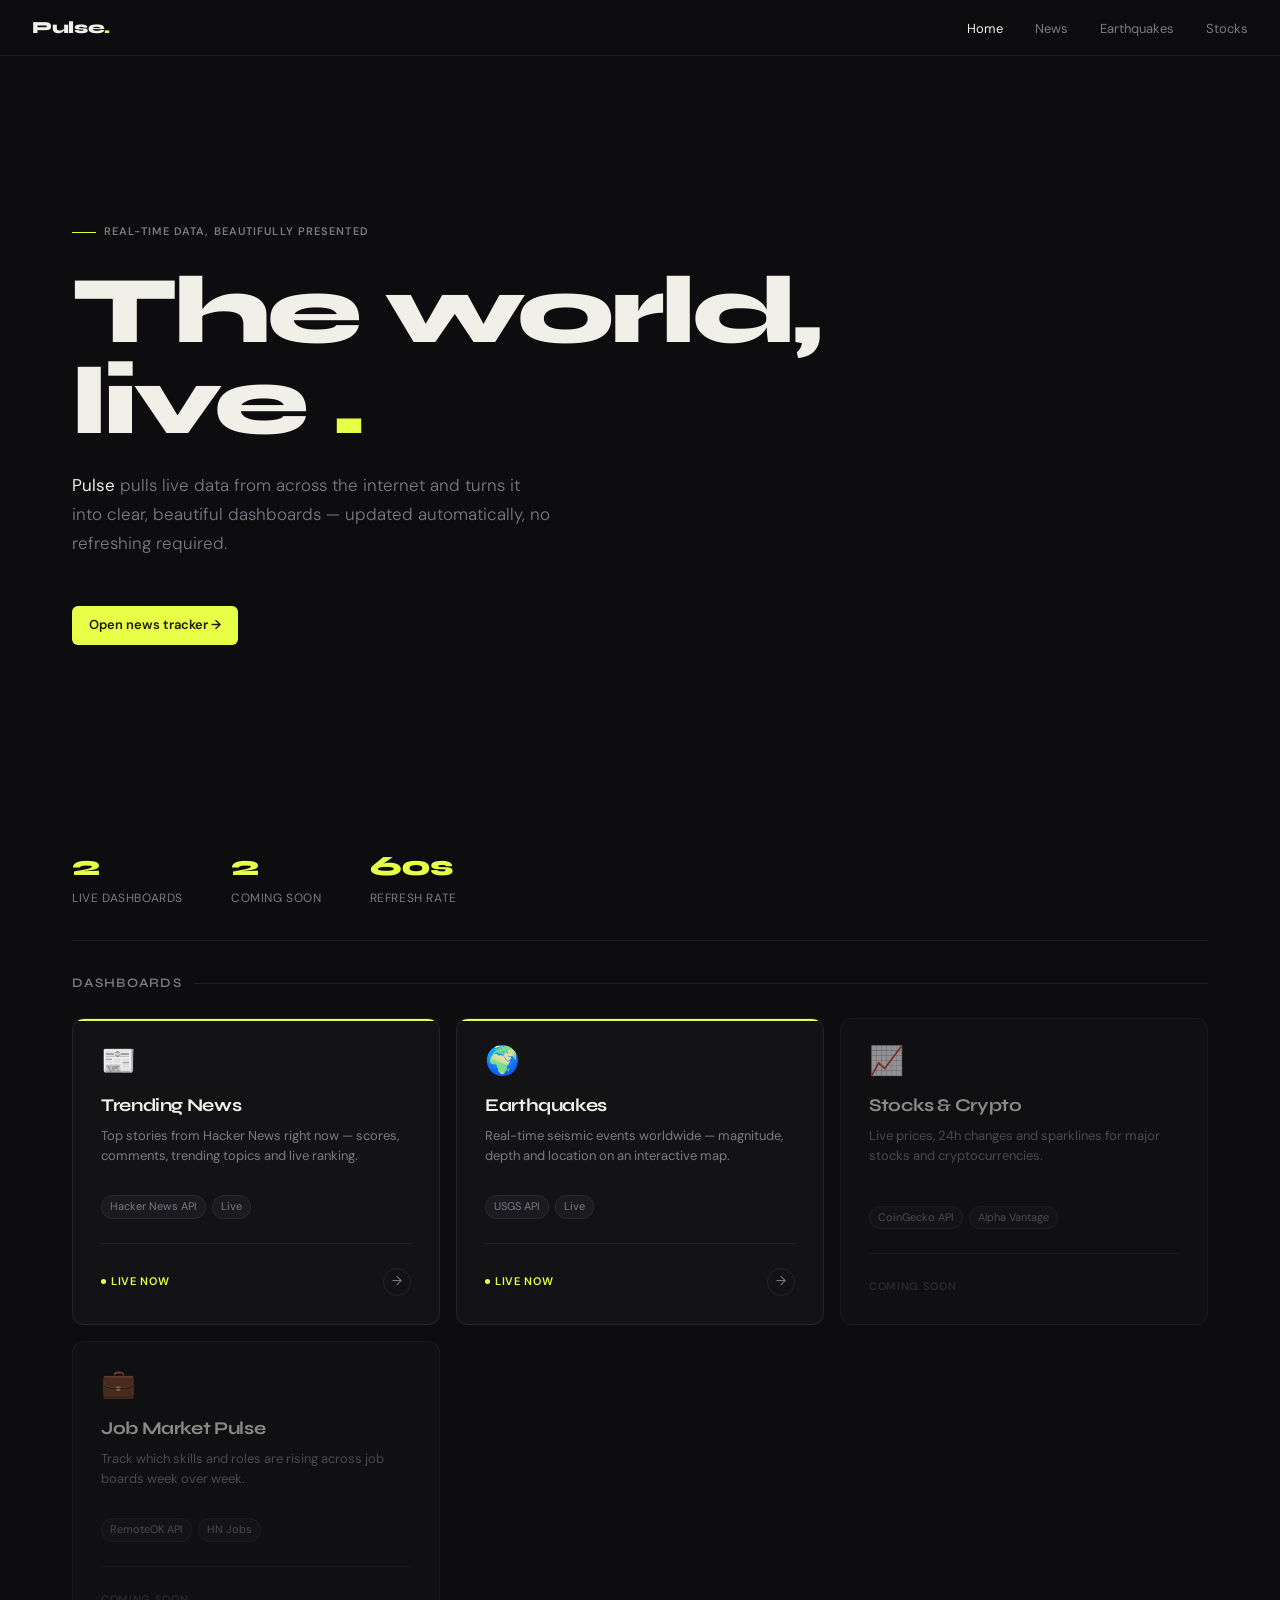
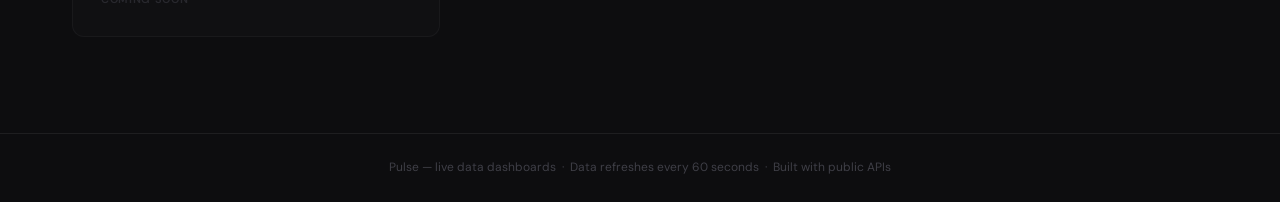
==== index.html @ 4b4fe1a8 "Initial commit — Pulse live data dashboards Landing page, working News and Earthquakes dashboards, p" ====
<!DOCTYPE html>
<html lang="en">
<head>
  <meta charset="UTF-8" />
  <meta name="viewport" content="width=device-width, initial-scale=1.0" />
  <title>Pulse — Live Data Dashboards</title>
  <link rel="stylesheet" href="style.css" />
  <style>
    .hero {
      min-height: calc(100vh - 56px);
      display: flex;
      flex-direction: column;
      justify-content: center;
      padding: 88px 2rem 4rem;
      max-width: 1200px;
      margin: 0 auto;
    }

    .hero-eyebrow {
      display: inline-flex; align-items: center; gap: 8px;
      font-size: 11px; font-weight: 600; letter-spacing: 0.1em;
      text-transform: uppercase; color: var(--text-muted);
      margin-bottom: 1.5rem;
    }

    .hero-eyebrow::before {
      content: '';
      display: block; width: 24px; height: 1px;
      background: var(--accent);
    }

    .hero-title {
      font-family: var(--font-display);
      font-size: clamp(48px, 8vw, 96px);
      font-weight: 800;
      letter-spacing: -0.04em;
      line-height: 0.95;
      margin-bottom: 1.5rem;
    }

    .hero-title .accent { color: var(--accent); }

    .hero-desc {
      font-size: 17px;
      color: var(--text-muted);
      max-width: 480px;
      line-height: 1.7;
      margin-bottom: 3rem;
      font-weight: 300;
    }

    .hero-desc em {
      color: var(--text);
      font-style: normal;
      font-weight: 400;
    }

    /* Dashboard grid */
    .dashboards-section {
      max-width: 1200px;
      margin: 0 auto;
      padding: 0 2rem 6rem;
    }

    .section-heading {
      font-family: var(--font-display);
      font-size: 13px;
      font-weight: 600;
      letter-spacing: 0.1em;
      text-transform: uppercase;
      color: var(--text-muted);
      margin-bottom: 1.5rem;
      display: flex; align-items: center; gap: 12px;
    }

    .section-heading::after {
      content: '';
      flex: 1; height: 1px;
      background: var(--border);
    }

    .dash-card {
      position: relative;
      background: var(--bg2);
      border: 1px solid var(--border);
      border-radius: var(--radius);
      padding: 1.75rem;
      display: flex; flex-direction: column;
      transition: all 0.25s;
      overflow: hidden;
      cursor: pointer;
    }

    .dash-card::before {
      content: '';
      position: absolute; top: 0; left: 0; right: 0;
      height: 2px;
      background: var(--card-accent, transparent);
      transition: opacity 0.2s;
    }

    .dash-card:hover {
      border-color: var(--border-hover);
      background: var(--bg3);
      transform: translateY(-2px);
    }

    .dash-card.live { --card-accent: var(--accent); }
    .dash-card.coming { opacity: 0.55; cursor: default; }
    .dash-card.coming:hover { transform: none; }

    .dash-card-icon {
      font-size: 28px;
      margin-bottom: 1rem;
      line-height: 1;
    }

    .dash-card-title {
      font-family: var(--font-display);
      font-size: 18px;
      font-weight: 700;
      letter-spacing: -0.02em;
      margin-bottom: 6px;
    }

    .dash-card-desc {
      font-size: 13px;
      color: var(--text-muted);
      line-height: 1.6;
      flex: 1;
      margin-bottom: 1.25rem;
    }

    .dash-card-footer {
      display: flex; align-items: center; justify-content: space-between;
    }

    .status-live {
      font-size: 11px; font-weight: 600;
      letter-spacing: 0.06em; text-transform: uppercase;
      color: var(--accent);
      display: flex; align-items: center; gap: 5px;
    }

    .status-live::before {
      content: '';
      width: 5px; height: 5px; border-radius: 50%;
      background: var(--accent);
      animation: pulse 2s infinite;
    }

    .status-coming {
      font-size: 11px; font-weight: 600;
      letter-spacing: 0.06em; text-transform: uppercase;
      color: var(--text-dim);
    }

    .arrow {
      width: 28px; height: 28px;
      border: 1px solid var(--border);
      border-radius: 50%;
      display: flex; align-items: center; justify-content: center;
      font-size: 13px; color: var(--text-muted);
      transition: all 0.2s;
    }

    .dash-card:hover .arrow {
      border-color: var(--accent);
      color: var(--accent);
    }

    .sources-row {
      display: flex; gap: 6px; flex-wrap: wrap;
      margin-top: 8px;
    }

    /* Stats bar */
    .stats-bar {
      display: flex; gap: 3rem;
      margin-bottom: 2rem;
      padding-bottom: 2rem;
      border-bottom: 1px solid var(--border);
    }

    .stats-bar-item {}
    .stats-bar-value {
      font-family: var(--font-display);
      font-size: 28px; font-weight: 800;
      letter-spacing: -0.03em;
      color: var(--accent);
    }
    .stats-bar-label {
      font-size: 12px; color: var(--text-muted);
      text-transform: uppercase; letter-spacing: 0.05em;
    }

    @media (max-width: 700px) {
      .hero { padding: 88px 1rem 3rem; }
      .dashboards-section { padding: 0 1rem 4rem; }
      .stats-bar { gap: 1.5rem; }
    }
  </style>
</head>
<body>

<nav>
  <a href="index.html" class="nav-logo">Pulse<span>.</span></a>
  <ul class="nav-links">
    <li><a href="index.html" class="active">Home</a></li>
    <li><a href="news.html">News</a></li>
    <li><a href="earthquakes.html">Earthquakes</a></li>
    <li><a href="stocks.html">Stocks</a></li>
  </ul>
</nav>

<section class="hero">
  <span class="hero-eyebrow">Real-time data, beautifully presented</span>
  <h1 class="hero-title">The world,<br>live <span class="accent">.</span></h1>
  <p class="hero-desc">
    <em>Pulse</em> pulls live data from across the internet and turns it into
    clear, beautiful dashboards — updated automatically, no refreshing required.
  </p>
  <div>
    <a href="news.html" class="btn btn-accent">Open news tracker →</a>
  </div>
</section>

<section class="dashboards-section">

  <div class="stats-bar">
    <div class="stats-bar-item">
      <div class="stats-bar-value">2</div>
      <div class="stats-bar-label">Live dashboards</div>
    </div>
    <div class="stats-bar-item">
      <div class="stats-bar-value">2</div>
      <div class="stats-bar-label">Coming soon</div>
    </div>
    <div class="stats-bar-item">
      <div class="stats-bar-value">60s</div>
      <div class="stats-bar-label">Refresh rate</div>
    </div>
  </div>

  <p class="section-heading">Dashboards</p>

  <div class="grid-auto">

    <a href="news.html" class="dash-card live">
      <div class="dash-card-icon">📰</div>
      <div class="dash-card-title">Trending News</div>
      <p class="dash-card-desc">Top stories from Hacker News right now — scores, comments, trending topics and live ranking.</p>
      <div class="sources-row">
        <span class="tag">Hacker News API</span>
        <span class="tag">Live</span>
      </div>
      <hr />
      <div class="dash-card-footer">
        <span class="status-live">Live now</span>
        <div class="arrow">→</div>
      </div>
    </a>

    <a href="earthquakes.html" class="dash-card live">
      <div class="dash-card-icon">🌍</div>
      <div class="dash-card-title">Earthquakes</div>
      <p class="dash-card-desc">Real-time seismic events worldwide — magnitude, depth and location on an interactive map.</p>
      <div class="sources-row">
        <span class="tag">USGS API</span>
        <span class="tag">Live</span>
      </div>
      <hr />
      <div class="dash-card-footer">
        <span class="status-live">Live now</span>
        <div class="arrow">→</div>
      </div>
    </a>

    <div class="dash-card coming">
      <div class="dash-card-icon">📈</div>
      <div class="dash-card-title">Stocks &amp; Crypto</div>
      <p class="dash-card-desc">Live prices, 24h changes and sparklines for major stocks and cryptocurrencies.</p>
      <div class="sources-row">
        <span class="tag">CoinGecko API</span>
        <span class="tag">Alpha Vantage</span>
      </div>
      <hr />
      <div class="dash-card-footer">
        <span class="status-coming">Coming soon</span>
      </div>
    </div>

    <div class="dash-card coming">
      <div class="dash-card-icon">💼</div>
      <div class="dash-card-title">Job Market Pulse</div>
      <p class="dash-card-desc">Track which skills and roles are rising across job boards week over week.</p>
      <div class="sources-row">
        <span class="tag">RemoteOK API</span>
        <span class="tag">HN Jobs</span>
      </div>
      <hr />
      <div class="dash-card-footer">
        <span class="status-coming">Coming soon</span>
      </div>
    </div>

  </div>
</section>

<footer>
  Pulse — live data dashboards &nbsp;·&nbsp; Data refreshes every 60 seconds &nbsp;·&nbsp; Built with public APIs
</footer>

</body>
</html>
---- style.css ----
@import url('https://fonts.googleapis.com/css2?family=Syne:wght@400;500;600;700;800&family=DM+Sans:ital,opsz,wght@0,9..40,300;0,9..40,400;0,9..40,500;1,9..40,300&display=swap');

*, *::before, *::after { box-sizing: border-box; margin: 0; padding: 0; }

:root {
  --bg: #0d0d0f;
  --bg2: #131316;
  --bg3: #1a1a1f;
  --border: rgba(255,255,255,0.07);
  --border-hover: rgba(255,255,255,0.15);
  --text: #f0efe8;
  --text-muted: #7a7a82;
  --text-dim: #3f3f47;
  --accent: #e8ff47;
  --accent-dim: rgba(232,255,71,0.12);
  --accent-text: #1a1c00;
  --red: #ff4d4d;
  --blue: #4da6ff;
  --green: #47d97a;
  --orange: #ff8c42;
  --font-display: 'Syne', sans-serif;
  --font-body: 'DM Sans', sans-serif;
  --radius: 12px;
  --radius-sm: 6px;
}

html { scroll-behavior: smooth; }

body {
  background: var(--bg);
  color: var(--text);
  font-family: var(--font-body);
  font-size: 15px;
  line-height: 1.6;
  min-height: 100vh;
  -webkit-font-smoothing: antialiased;
}

a { color: inherit; text-decoration: none; }

/* NAV */
nav {
  position: fixed; top: 0; left: 0; right: 0; z-index: 100;
  display: flex; align-items: center; justify-content: space-between;
  padding: 0 2rem;
  height: 56px;
  background: rgba(13,13,15,0.85);
  backdrop-filter: blur(12px);
  border-bottom: 1px solid var(--border);
}

.nav-logo {
  font-family: var(--font-display);
  font-weight: 800;
  font-size: 17px;
  letter-spacing: -0.02em;
  color: var(--text);
}

.nav-logo span { color: var(--accent); }

.nav-links {
  display: flex; gap: 2rem; list-style: none;
}

.nav-links a {
  font-size: 13px;
  color: var(--text-muted);
  transition: color 0.2s;
  font-weight: 400;
}

.nav-links a:hover,
.nav-links a.active { color: var(--text); }

/* PAGE WRAPPER */
.page {
  max-width: 1200px;
  margin: 0 auto;
  padding: 88px 2rem 4rem;
}

/* DASHBOARD HEADER */
.dash-header {
  margin-bottom: 2rem;
  display: flex;
  align-items: flex-start;
  justify-content: space-between;
  flex-wrap: wrap;
  gap: 1rem;
}

.dash-title {
  font-family: var(--font-display);
  font-size: 28px;
  font-weight: 700;
  letter-spacing: -0.03em;
  line-height: 1.1;
}

.dash-subtitle {
  color: var(--text-muted);
  font-size: 14px;
  margin-top: 4px;
}

/* LIVE BADGE */
.live-badge {
  display: inline-flex; align-items: center; gap: 6px;
  font-size: 11px; font-weight: 600; letter-spacing: 0.06em;
  color: var(--accent); text-transform: uppercase;
  background: var(--accent-dim);
  padding: 4px 10px; border-radius: 100px;
}

.live-dot {
  width: 6px; height: 6px; border-radius: 50%;
  background: var(--accent);
  animation: pulse 2s ease-in-out infinite;
}

@keyframes pulse {
  0%, 100% { opacity: 1; transform: scale(1); }
  50% { opacity: 0.4; transform: scale(0.8); }
}

/* GRID */
.grid-2 { display: grid; grid-template-columns: repeat(2, 1fr); gap: 16px; }
.grid-3 { display: grid; grid-template-columns: repeat(3, 1fr); gap: 16px; }
.grid-auto { display: grid; grid-template-columns: repeat(auto-fill, minmax(280px, 1fr)); gap: 16px; }

@media (max-width: 700px) {
  .grid-2, .grid-3 { grid-template-columns: 1fr; }
  nav { padding: 0 1rem; }
  .page { padding: 80px 1rem 3rem; }
}

/* CARDS */
.card {
  background: var(--bg2);
  border: 1px solid var(--border);
  border-radius: var(--radius);
  padding: 1.25rem;
  transition: border-color 0.2s, background 0.2s;
}

.card:hover { border-color: var(--border-hover); background: var(--bg3); }

/* STAT CARD */
.stat-card {
  background: var(--bg2);
  border: 1px solid var(--border);
  border-radius: var(--radius);
  padding: 1.1rem 1.25rem;
}

.stat-label {
  font-size: 11px;
  font-weight: 500;
  letter-spacing: 0.06em;
  text-transform: uppercase;
  color: var(--text-muted);
  margin-bottom: 6px;
}

.stat-value {
  font-family: var(--font-display);
  font-size: 26px;
  font-weight: 700;
  letter-spacing: -0.03em;
  line-height: 1;
}

/* TAGS */
.tag {
  display: inline-block;
  font-size: 11px;
  padding: 2px 8px;
  border-radius: 100px;
  background: var(--bg3);
  color: var(--text-muted);
  border: 1px solid var(--border);
}

/* BUTTONS */
.btn {
  display: inline-flex; align-items: center; gap: 6px;
  font-family: var(--font-body);
  font-size: 13px; font-weight: 500;
  padding: 8px 16px;
  border-radius: var(--radius-sm);
  border: 1px solid var(--border);
  background: transparent;
  color: var(--text-muted);
  cursor: pointer;
  transition: all 0.2s;
}

.btn:hover { border-color: var(--border-hover); color: var(--text); }

.btn-accent {
  background: var(--accent);
  color: var(--accent-text);
  border-color: transparent;
  font-weight: 600;
}

.btn-accent:hover { background: #d4eb2c; color: var(--accent-text); }

/* DIVIDER */
hr { border: none; border-top: 1px solid var(--border); margin: 1.5rem 0; }

/* SPINNER */
.spinner {
  width: 20px; height: 20px;
  border: 2px solid var(--border);
  border-top-color: var(--accent);
  border-radius: 50%;
  animation: spin 0.7s linear infinite;
}

@keyframes spin { to { transform: rotate(360deg); } }

/* LOADING STATE */
.loading-state {
  display: flex; align-items: center; justify-content: center;
  gap: 12px; padding: 3rem;
  color: var(--text-muted); font-size: 14px;
}

/* SKELETON */
.skeleton {
  background: linear-gradient(90deg, var(--bg2) 25%, var(--bg3) 50%, var(--bg2) 75%);
  background-size: 200% 100%;
  animation: shimmer 1.4s infinite;
  border-radius: var(--radius-sm);
}

@keyframes shimmer { to { background-position: -200% 0; } }

/* COMING SOON OVERLAY */
.coming-soon {
  display: flex; flex-direction: column;
  align-items: center; justify-content: center;
  min-height: 60vh;
  text-align: center;
  gap: 12px;
}

.coming-soon-icon {
  font-size: 48px;
  opacity: 0.3;
  margin-bottom: 8px;
}

.coming-soon h2 {
  font-family: var(--font-display);
  font-size: 22px;
  font-weight: 700;
}

.coming-soon p {
  color: var(--text-muted);
  font-size: 14px;
  max-width: 300px;
  line-height: 1.6;
}

/* FOOTER */
footer {
  border-top: 1px solid var(--border);
  padding: 1.5rem 2rem;
  text-align: center;
  color: var(--text-dim);
  font-size: 12px;
}
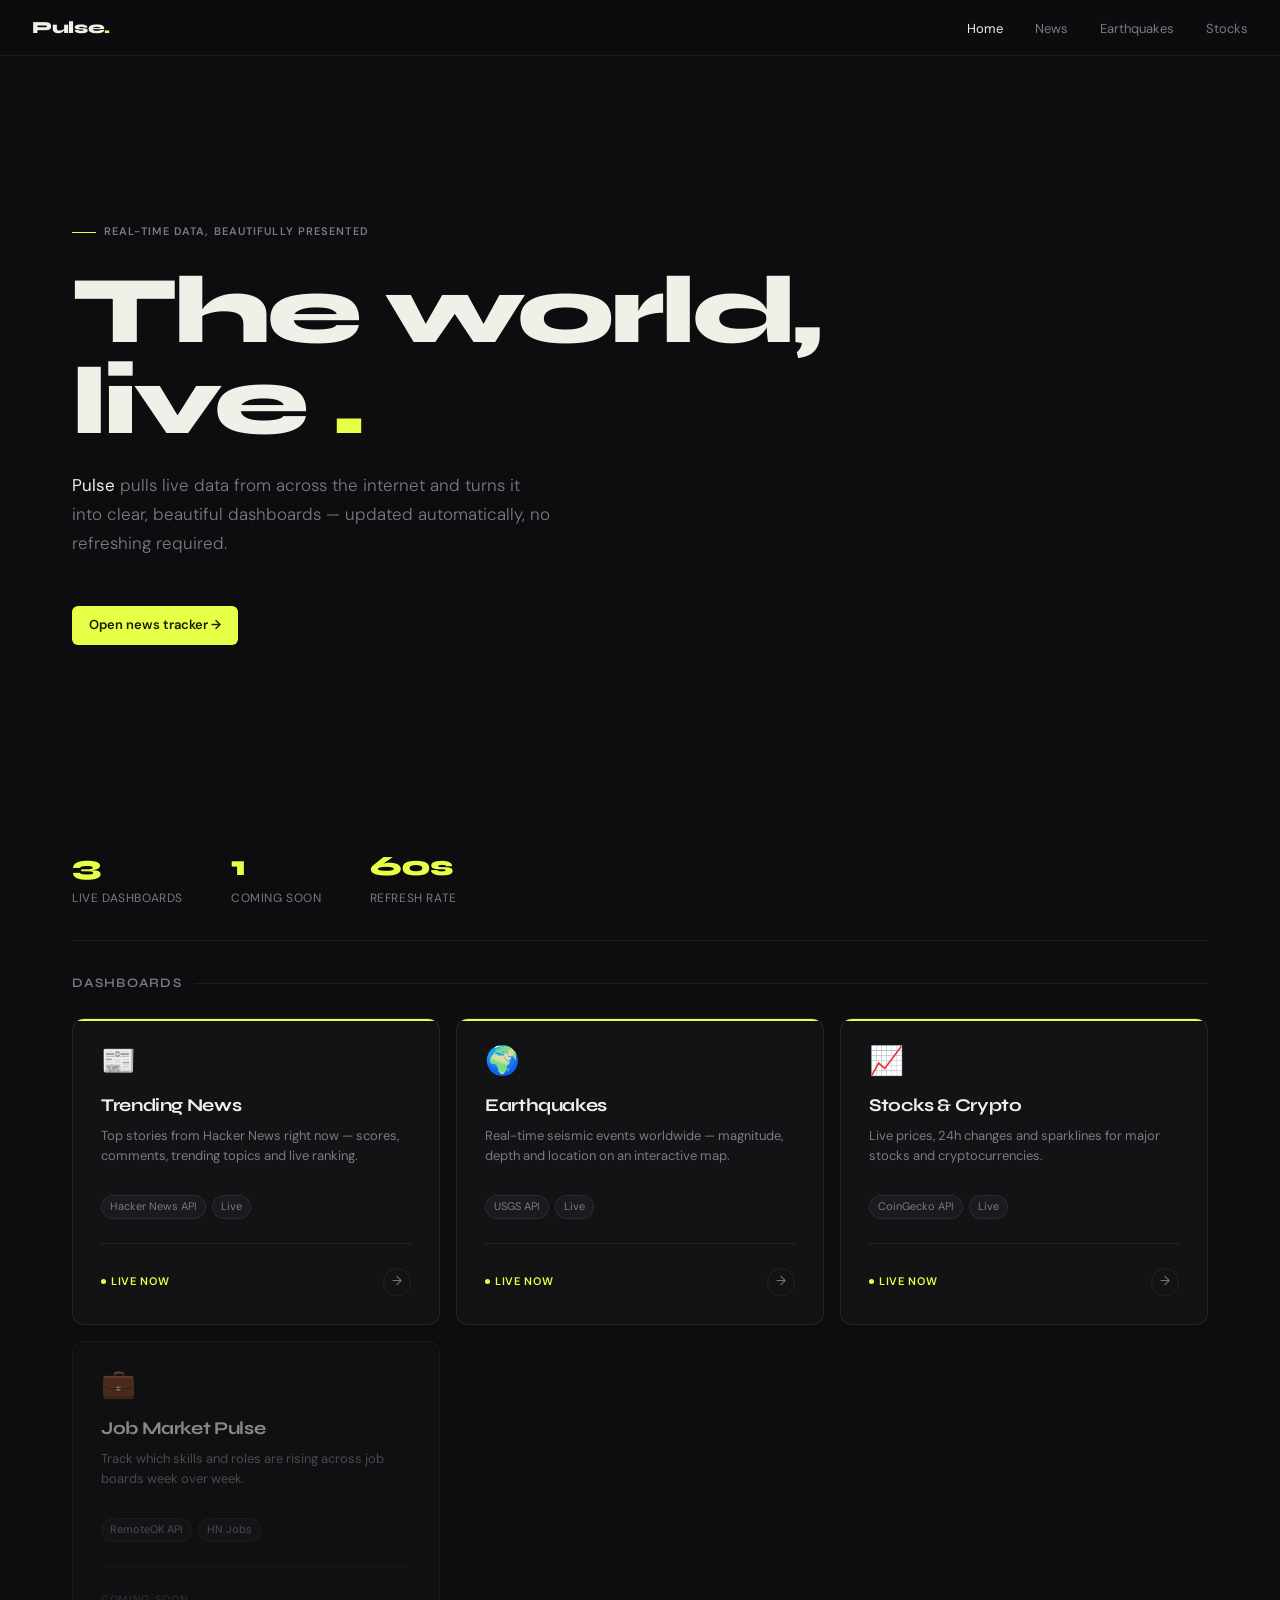
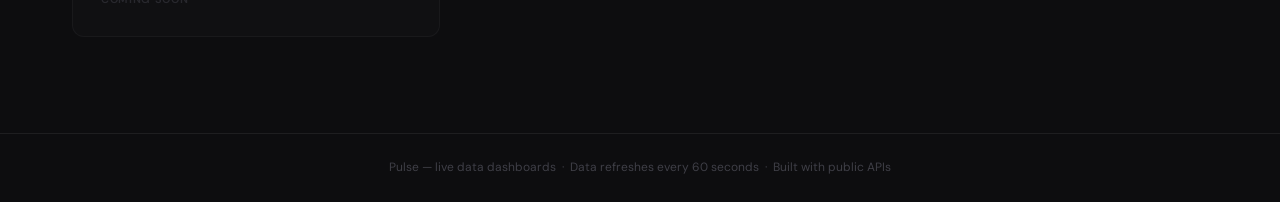
==== commit c3439450: "Add Stocks & Crypto dashboard with live CoinGecko data Top 50 coins by market cap with prices, 24h c" ====
--- a/index.html
+++ b/index.html
@@ -229,11 +229,11 @@
 
   <div class="stats-bar">
     <div class="stats-bar-item">
-      <div class="stats-bar-value">2</div>
+      <div class="stats-bar-value">3</div>
       <div class="stats-bar-label">Live dashboards</div>
     </div>
     <div class="stats-bar-item">
-      <div class="stats-bar-value">2</div>
+      <div class="stats-bar-value">1</div>
       <div class="stats-bar-label">Coming soon</div>
     </div>
     <div class="stats-bar-item">
@@ -276,19 +276,20 @@
       </div>
     </a>
 
-    <div class="dash-card coming">
+    <a href="stocks.html" class="dash-card live">
       <div class="dash-card-icon">📈</div>
       <div class="dash-card-title">Stocks &amp; Crypto</div>
       <p class="dash-card-desc">Live prices, 24h changes and sparklines for major stocks and cryptocurrencies.</p>
       <div class="sources-row">
         <span class="tag">CoinGecko API</span>
-        <span class="tag">Alpha Vantage</span>
+        <span class="tag">Live</span>
       </div>
       <hr />
       <div class="dash-card-footer">
-        <span class="status-coming">Coming soon</span>
-      </div>
-    </div>
+        <span class="status-live">Live now</span>
+        <div class="arrow">→</div>
+      </div>
+    </a>
 
     <div class="dash-card coming">
       <div class="dash-card-icon">💼</div>
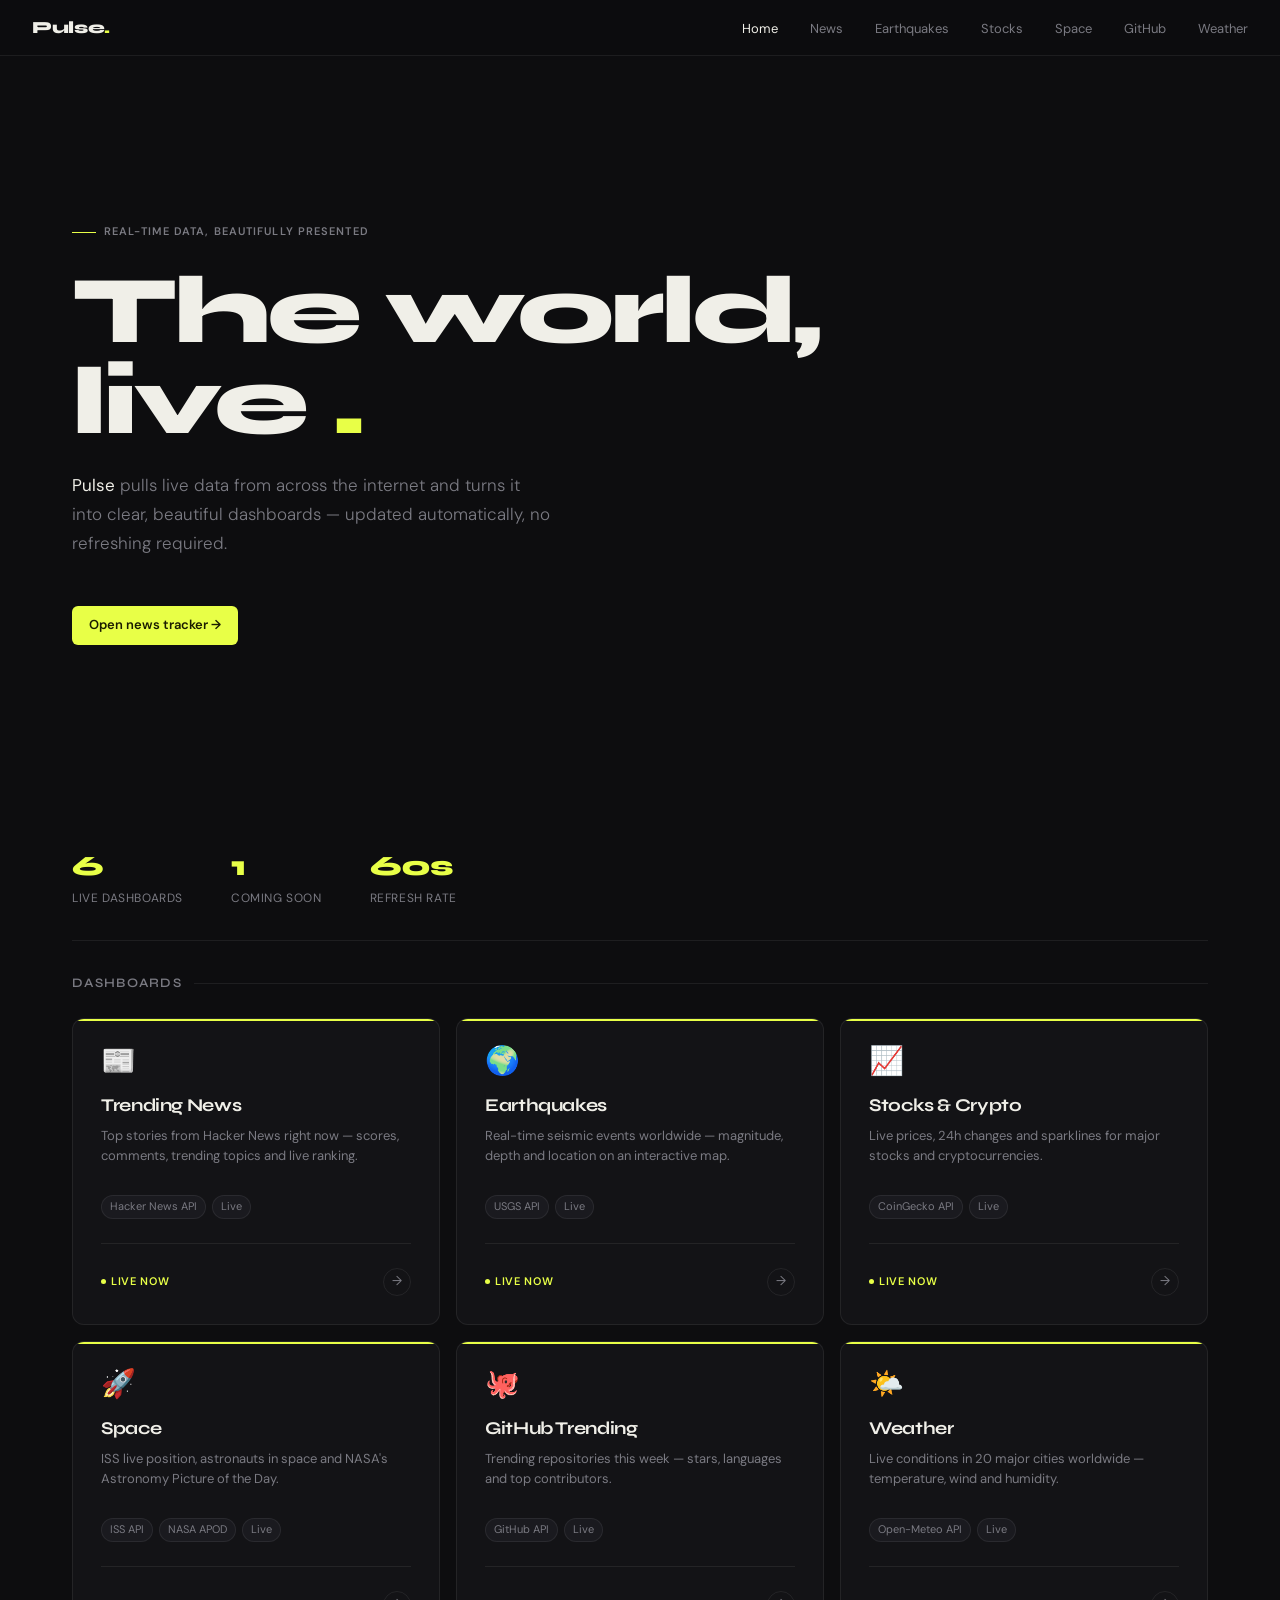
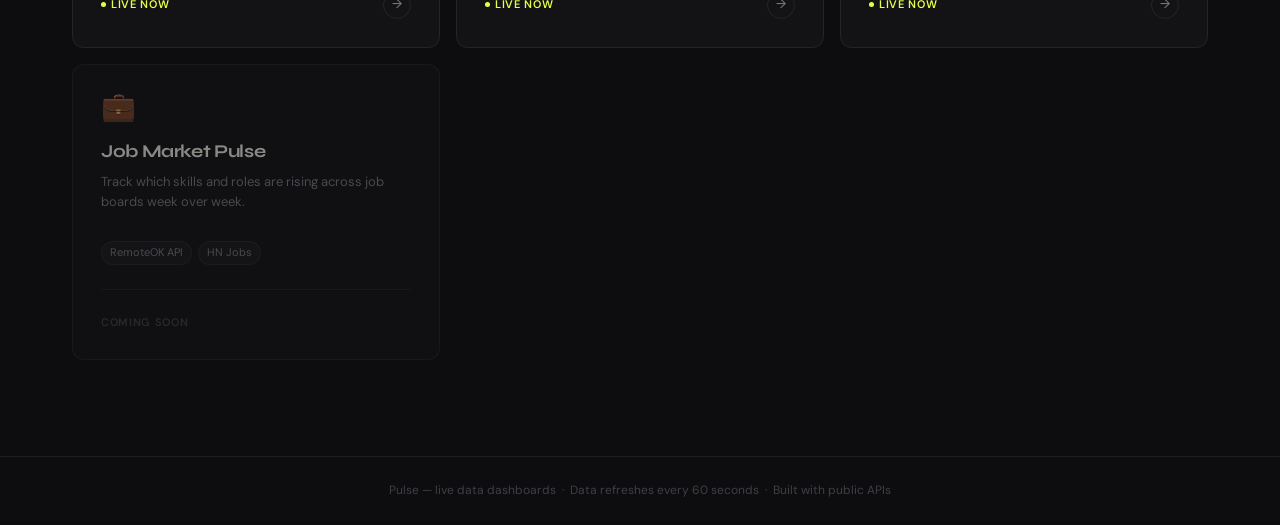
==== commit 10f499a8: "Add Space, GitHub Trending, and Weather dashboards Three new live dashboards: - Space: ISS live trac" ====
--- a/index.html
+++ b/index.html
@@ -210,6 +210,9 @@
     <li><a href="news.html">News</a></li>
     <li><a href="earthquakes.html">Earthquakes</a></li>
     <li><a href="stocks.html">Stocks</a></li>
+    <li><a href="space.html">Space</a></li>
+    <li><a href="github.html">GitHub</a></li>
+    <li><a href="weather.html">Weather</a></li>
   </ul>
 </nav>
 
@@ -229,7 +232,7 @@
 
   <div class="stats-bar">
     <div class="stats-bar-item">
-      <div class="stats-bar-value">3</div>
+      <div class="stats-bar-value">6</div>
       <div class="stats-bar-label">Live dashboards</div>
     </div>
     <div class="stats-bar-item">
@@ -291,6 +294,52 @@
       </div>
     </a>
 
+    <a href="space.html" class="dash-card live">
+      <div class="dash-card-icon">🚀</div>
+      <div class="dash-card-title">Space</div>
+      <p class="dash-card-desc">ISS live position, astronauts in space and NASA's Astronomy Picture of the Day.</p>
+      <div class="sources-row">
+        <span class="tag">ISS API</span>
+        <span class="tag">NASA APOD</span>
+        <span class="tag">Live</span>
+      </div>
+      <hr />
+      <div class="dash-card-footer">
+        <span class="status-live">Live now</span>
+        <div class="arrow">→</div>
+      </div>
+    </a>
+
+    <a href="github.html" class="dash-card live">
+      <div class="dash-card-icon">🐙</div>
+      <div class="dash-card-title">GitHub Trending</div>
+      <p class="dash-card-desc">Trending repositories this week — stars, languages and top contributors.</p>
+      <div class="sources-row">
+        <span class="tag">GitHub API</span>
+        <span class="tag">Live</span>
+      </div>
+      <hr />
+      <div class="dash-card-footer">
+        <span class="status-live">Live now</span>
+        <div class="arrow">→</div>
+      </div>
+    </a>
+
+    <a href="weather.html" class="dash-card live">
+      <div class="dash-card-icon">🌤️</div>
+      <div class="dash-card-title">Weather</div>
+      <p class="dash-card-desc">Live conditions in 20 major cities worldwide — temperature, wind and humidity.</p>
+      <div class="sources-row">
+        <span class="tag">Open-Meteo API</span>
+        <span class="tag">Live</span>
+      </div>
+      <hr />
+      <div class="dash-card-footer">
+        <span class="status-live">Live now</span>
+        <div class="arrow">→</div>
+      </div>
+    </a>
+
     <div class="dash-card coming">
       <div class="dash-card-icon">💼</div>
       <div class="dash-card-title">Job Market Pulse</div>
